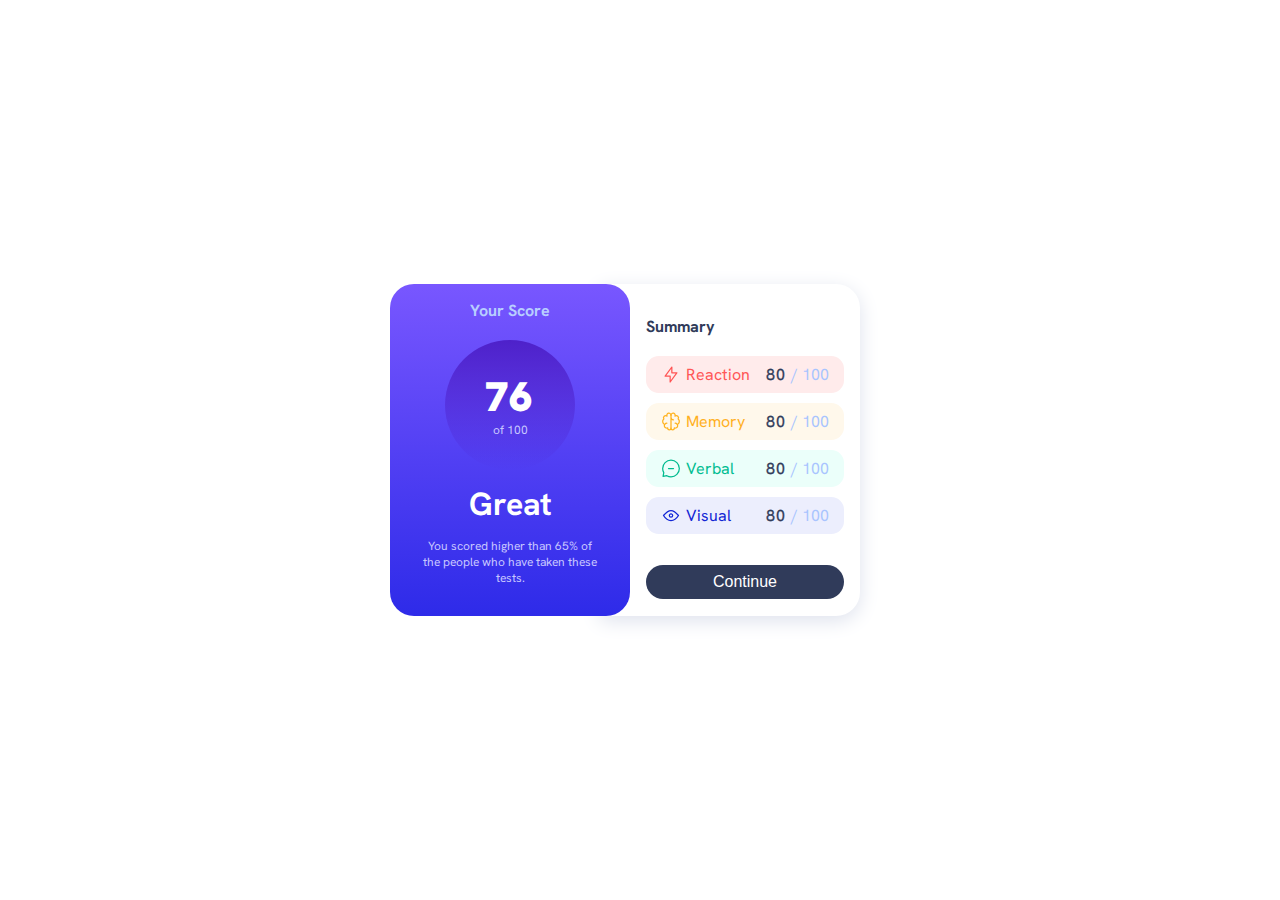
==== Result Summery/index.html @ 180a4fc9 "Projects inside project" ====
<!DOCTYPE html>
<html lang="en">
<head>
  <meta charset="UTF-8">
  <meta name="viewport" content="width=device-width, initial-scale=1.0">
  <link rel="shortcut icon" href="./assets/images/favicon-32x32.png" type="image/x-icon">
  <title>Frontend Mentor | Results summary component</title>
  <link rel="stylesheet" href="style.css">
</head>
<body>
  <main>
    <section class="container container-first">
      <h2 class="title-top">Your Score</h2>
      <div class="circle">
        <h3 class="score">76</h3>
        <p class="score">of 100</p>
      </div>
      <h1 class="comment">Great</h1>
      <p class="comment">You scored higher than 65% of the people who have taken these tests.</p>
    </section>
    <section class="container container-second">
      <h2 class="title-top">Summary</h2>
      <div class="marks-container">
        <div class="marks marks-reaction">
          <div class="ico-p"><img class="icon-reaction" src="assets/images/icon-reaction.svg" alt="">
          <p class="reaction">Reaction</p>
        </div>
          
          <p class="mark">80 <span class="out-of">/ 100</span></p>
        </div>
        <div class="marks marks-memory">
          <div class="ico-p"><img class="icon-memory" src="assets/images/icon-memory.svg" alt="">
          <p class="memory">Memory</p>
        </div>
          
          <p class="mark">80 <span class="out-of">/ 100</span></p>
        </div>
        <div class="marks marks-verbal">
          <div class="ico-p"><img class="icon-verbal" src="assets/images/icon-verbal.svg" alt="">
          <p class="verbal">Verbal</p>
        </div>
          
          <p class="mark">80 <span class="out-of">/ 100</span></p>
        </div>
        <div class="marks marks-visual">
          <div class="ico-p"><img class="icon-visual" src="assets/images/icon-visual.svg" alt="">
          <p class="visual">Visual</p>
        </div>
          
          <p class="mark">80 <span class="out-of">/ 100</span></p>
        </div>
        <button class="marks btn">Continue</button>
      </div>
    </section>
  </main>
</body>
</html>
---- Result Summery/style.css ----
@import url('https://fonts.googleapis.com/css2?family=Hanken+Grotesk:wght@500;700;800&display=swap');

* {
    box-sizing: border-box;
    margin: 0;
    padding: 0;
}
:root {
    /* Primary colors */

    --light-red: hsl(0, 100%, 67%);
    --orangey-yellow: hsl(39, 100%, 56%);
    --green-teal: hsl(166, 100%, 37%);
    --cobalt-blue: hsl(234, 85%, 45%);


    /* gradients */
    --light-slate-blue-background: hsl(252, 100%, 67%);  
    --light-royal-blue-background: hsl(241, 81%, 54%);

    --violet-blue-circle: hsla(256, 72%, 46%, 1);
    --persin-blue-circle: hsla(241, 72%, 46%, 0);


    /* Neutral */
    --white: hsl(0, 0%, 100%);
    --pale-blue: hsl(221, 100%, 96%);
    --light-lavender:hsl(241, 100%, 89%) ;
    --dark-gray-blue: hsl(224, 30%, 27%);
}

body {
    font-family: 'Hanken Grotesk', sans-serif;
}

main {
    height: 100vh;
    display: flex;
    justify-content: center;
    align-items: center;
}

.container {
    padding: 2rem;
    padding-top: 0;
    max-width: 240px;
    height: calc(300px + 2rem);
    border-radius: 1.5em;
    text-align: center;
}

.container-first {
    flex-shrink: 0;
    color: var(--white);
    background:linear-gradient(to bottom, var(--light-slate-blue-background), var(--light-royal-blue-background));
    z-index: 1;
}

.circle {
    background:linear-gradient(to bottom, var(--violet-blue-circle), var(--persin-blue-circle));
    width: 130px;
    height: 130px;
    display: flex;
    flex-direction: column;
    justify-content: center;
    align-items: center;
    border-radius: 50%;
    margin: 0 auto;
}

h3.score {
    font-size: 2.4rem;
    -webkit-text-stroke: 2px white;
    letter-spacing: 2.5px;
}

p.score {
    font-size: 12px;
    color: var(--light-lavender);
}

.title-top {
    font-size: 1rem;
    padding: 1rem;
    padding-bottom: 1.2rem;
    text-align: left;
}
.container-first .title-top {
    color: hsl(221, 100%, 86%);
    text-align: center;
}

h1.comment {
    margin: .8rem;
}

p.comment {
    font-size: 12px;
    color: var(--light-lavender);
}


.container-second {
    color: var(--dark-gray-blue);
    position: relative;
    right: 30px;
    min-width: 260px;
    border-top-left-radius: 0;
    border-bottom-left-radius: 0;
    padding: 1rem;
    padding-left: 30px;
    text-align: center;
    box-shadow: 0 5px 20px hsl(224, 30%, 90%);
}
.marks {
    display: flex;
    padding: 8px 15px;
    margin-left: 1rem;
    margin-bottom: 10px;
    border-radius: .8em;
    font-size: 16px;
}

.ico-p {
    display: flex;
    gap: 5px;
}
.marks-reaction {
    background-color: hsl(0, 100%, 96%);
}

.marks-memory {
    background-color: hsl(39, 100%, 96%);
}

.marks-verbal {
    background-color: hsl(166, 100%, 96%);
}

.marks-visual {
    background-color: hsl(234, 85%, 96%);
}

p.mark {
    margin-left: auto;
    -webkit-text-stroke: .3px var(--dark-gray-blue);
    letter-spacing: 1px;
}
.reaction {
    color: var(--light-red);
}
.memory {
    color: var(--orangey-yellow);
}
.verbal {
    color: var(--green-teal);
}
.visual {
    color: var(--cobalt-blue);
}

span.out-of {
    -webkit-text-stroke: 0;
    letter-spacing: 0;
    color:hsl(221, 100%, 83%);
}

.btn {
    margin-top: 1.3rem;
    border-radius: 555em;
    border: none;
    display: inline;
    color: var(--white);
    background-color: var(--dark-gray-blue);
    width: calc(168px + 30px);
    cursor: pointer;
}

.btn:hover, .btn:focus {
    background: linear-gradient(to top, var(--light-royal-blue-background), var(--light-slate-blue-background));
}
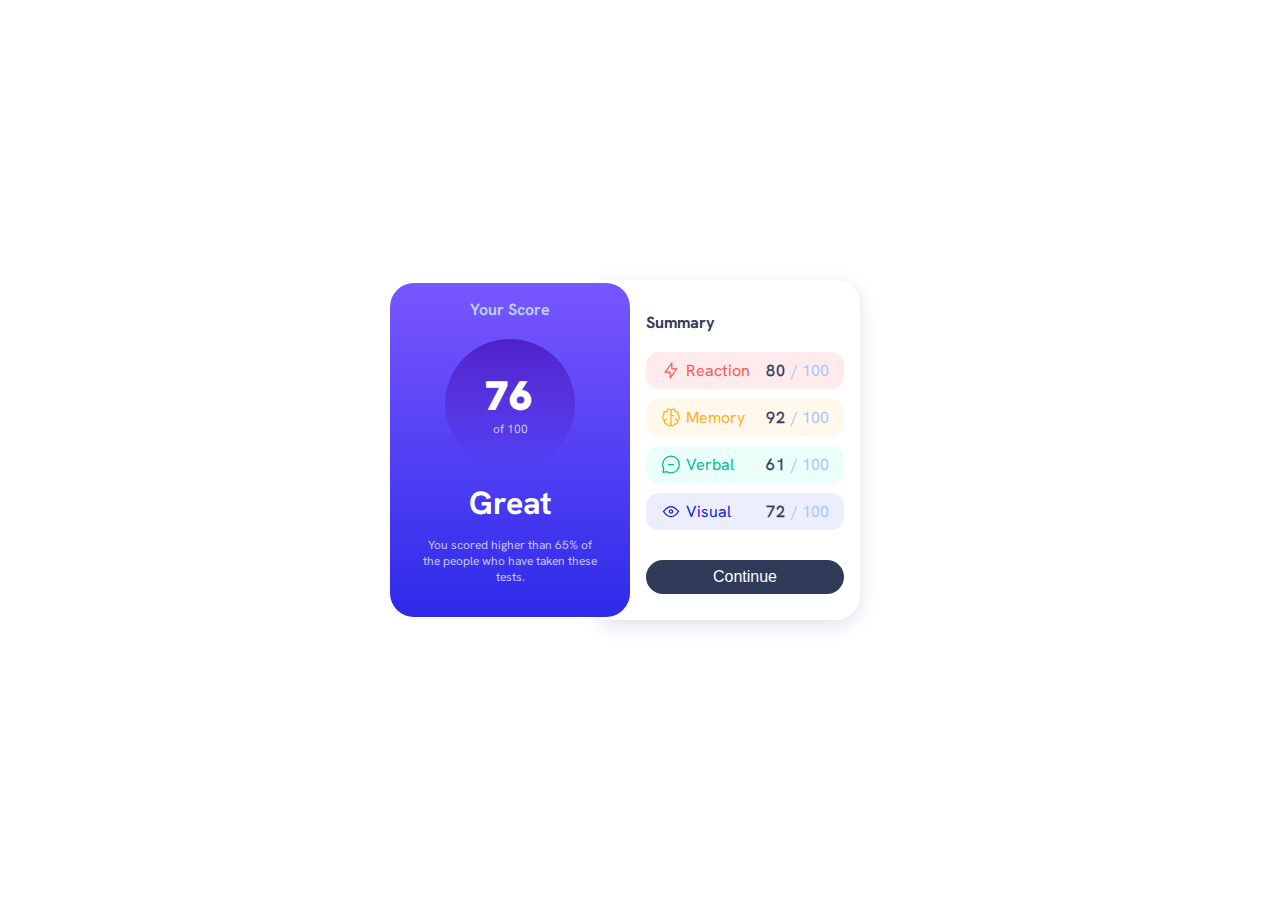
==== commit 96f1e6d2: "result updated" ====
--- a/Result Summery/index.html
+++ b/Result Summery/index.html
@@ -33,21 +33,21 @@
           <p class="memory">Memory</p>
         </div>
           
-          <p class="mark">80 <span class="out-of">/ 100</span></p>
+          <p class="mark">92 <span class="out-of">/ 100</span></p>
         </div>
         <div class="marks marks-verbal">
           <div class="ico-p"><img class="icon-verbal" src="assets/images/icon-verbal.svg" alt="">
           <p class="verbal">Verbal</p>
         </div>
           
-          <p class="mark">80 <span class="out-of">/ 100</span></p>
+          <p class="mark">61 <span class="out-of">/ 100</span></p>
         </div>
         <div class="marks marks-visual">
           <div class="ico-p"><img class="icon-visual" src="assets/images/icon-visual.svg" alt="">
           <p class="visual">Visual</p>
         </div>
           
-          <p class="mark">80 <span class="out-of">/ 100</span></p>
+          <p class="mark">72 <span class="out-of">/ 100</span></p>
         </div>
         <button class="marks btn">Continue</button>
       </div>
--- a/Result Summery/style.css
+++ b/Result Summery/style.css
@@ -41,10 +41,10 @@
 }
 
 .container {
-    padding: 2rem;
+    padding: 2em;
     padding-top: 0;
-    max-width: 240px;
-    height: calc(300px + 2rem);
+    width: 240px;
+    min-height: calc(300px + 2rem);
     border-radius: 1.5em;
     text-align: center;
 }
@@ -99,6 +99,9 @@
     color: var(--light-lavender);
 }
 
+main {
+    position: relative;
+}
 
 .container-second {
     color: var(--dark-gray-blue);
@@ -179,3 +182,56 @@
 .btn:hover, .btn:focus {
     background: linear-gradient(to top, var(--light-royal-blue-background), var(--light-slate-blue-background));
 }
+
+
+
+/* Mobile */
+@media (max-width: 600px) {
+    .container-first {
+        position: fixed;
+        top: -1.5rem;
+        scale: 1;
+        width: 100vw;
+        font-size: larger;
+        height: 46vh;
+        padding-bottom: 0;
+    }
+
+    h2.title-top {
+        padding-top: 2em;
+        font-size: 2em;
+    }
+    p.comment {
+        font-size: 1.2em;
+        padding-bottom: 0px;
+    }
+    .marks {
+        margin: .5em 0;
+        font-size: 2rem;
+        padding: .5em 1em;
+    }
+    .marks .ico-p {
+        gap: 1em;
+    }
+
+    .ico-p img {
+        width: 2rem;
+    }
+
+    .btn {
+        width: 80%;
+        position: fixed;
+        bottom: 1em;
+        left: 0;
+        transform: translate(12.5%);
+    }
+    .container.container-second {
+        position: fixed;
+        padding: 1rem;
+        border-radius: 0;
+        bottom: 0;
+        left: 0;
+        width: 100vw;
+        height: 60vh;
+    }
+}